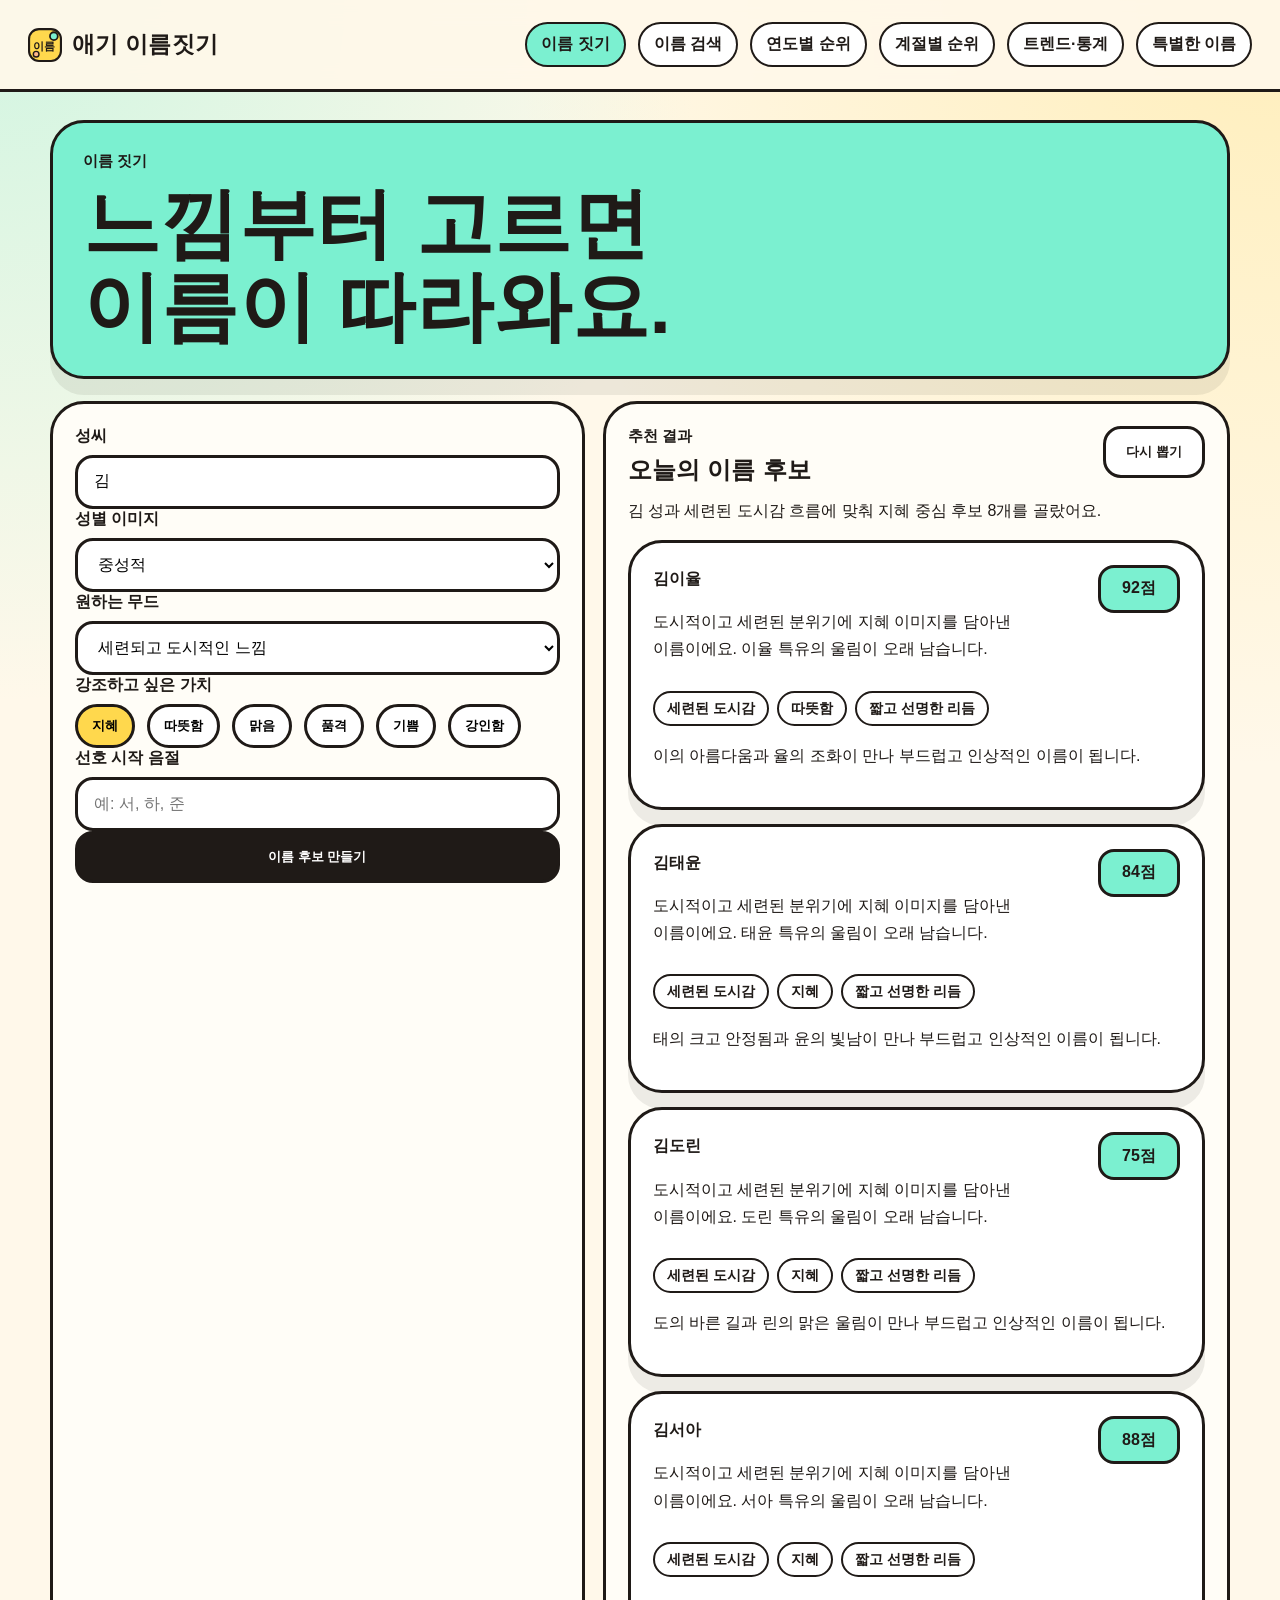
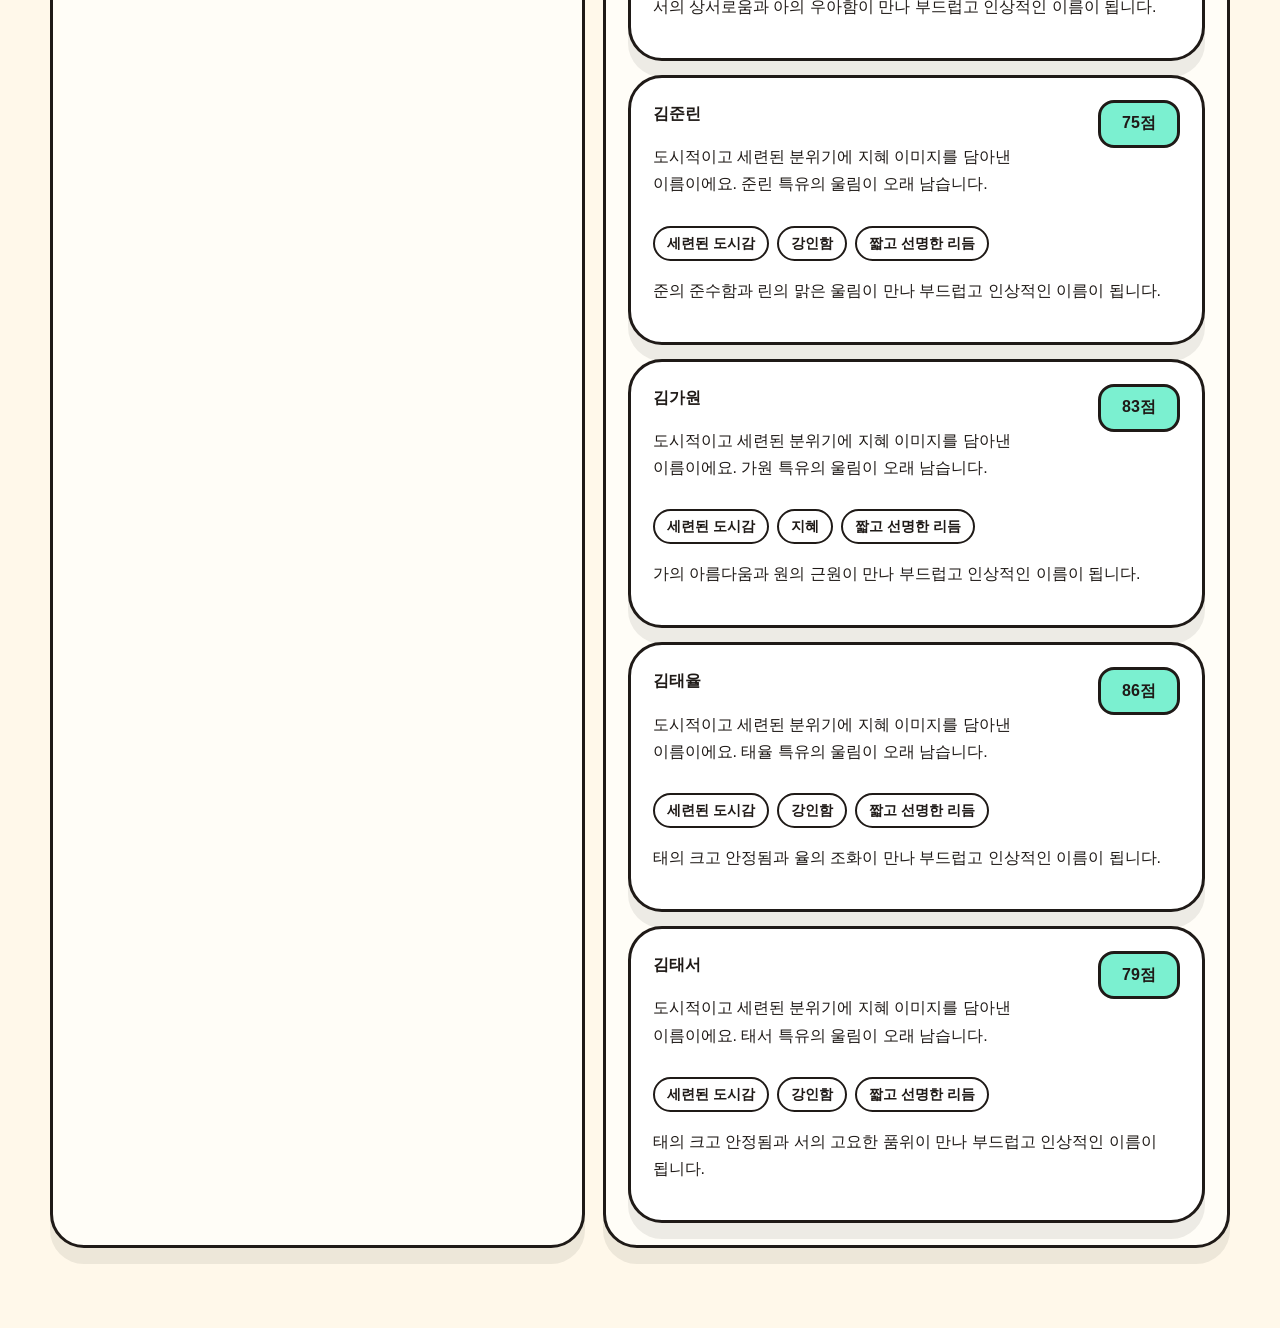
==== generator.html @ d15a4895 "애기 이름짓기 - 서비스 론칭 - 서비스명 NAMU CLUB -> 애기 이름짓기 전면 변경 - 로고(logo.svg) 제작 및 파비콘 적용 - UX/UI 버그 수정: stats 카" ====
<!DOCTYPE html>
<html lang="ko">
<head>
  <meta charset="UTF-8" />
  <meta name="viewport" content="width=device-width, initial-scale=1.0" />
  <title>이름 짓기 | 애기 이름짓기</title>
  <link rel="icon" href="./logo.svg" type="image/svg+xml" />
  <link rel="stylesheet" href="./styles.css" />
</head>
<body data-page="generator">
  <header class="site-header">
    <a class="brand" href="./index.html"><img src="./logo.svg" width="34" height="34" alt="">애기 이름짓기</a>
    <nav class="site-nav">
      <a class="is-active" href="./generator.html">이름 짓기</a>
      <a href="./search.html">이름 검색</a>
      <a href="./ranking.html">연도별 순위</a>
      <a href="./seasonal.html">계절별 순위</a>
      <a href="./insights.html">트렌드·통계</a>
      <a href="./special.html">특별한 이름</a>
    </nav>
  </header>
  <main class="page">
    <section class="page-hero mint">
      <p>이름 짓기</p>
      <h1>느낌부터 고르면<br />이름이 따라와요.</h1>
    </section>
    <section class="two-column">
      <form class="panel" id="name-form">
        <label><span>성씨</span><input type="text" id="surname" maxlength="2" value="김" /></label>
        <label>
          <span>성별 이미지</span>
          <select id="gender">
            <option value="neutral">중성적</option>
            <option value="girl">여아 느낌</option>
            <option value="boy">남아 느낌</option>
          </select>
        </label>
        <label>
          <span>원하는 무드</span>
          <select id="style">
            <option value="modern">세련되고 도시적인 느낌</option>
            <option value="soft">부드럽고 맑은 느낌</option>
            <option value="classic">단정하고 클래식한 느낌</option>
            <option value="smart">지적이고 또렷한 느낌</option>
          </select>
        </label>
        <label>
          <span>강조하고 싶은 가치</span>
          <div class="chip-group" id="traits">
            <button type="button" class="chip is-active" data-trait="wisdom">지혜</button>
            <button type="button" class="chip" data-trait="warmth">따뜻함</button>
            <button type="button" class="chip" data-trait="clarity">맑음</button>
            <button type="button" class="chip" data-trait="grace">품격</button>
            <button type="button" class="chip" data-trait="joy">기쁨</button>
            <button type="button" class="chip" data-trait="strength">강인함</button>
          </div>
        </label>
        <label><span>선호 시작 음절</span><input type="text" id="preferred-syllable" maxlength="1" placeholder="예: 서, 하, 준" /></label>
        <button class="button button-dark button-wide" type="submit">이름 후보 만들기</button>
      </form>
      <section class="panel">
        <div class="panel-head">
          <div>
            <p class="section-mini">추천 결과</p>
            <h2>오늘의 이름 후보</h2>
          </div>
          <button class="button button-light" id="shuffle-button" type="button">다시 뽑기</button>
        </div>
        <div class="panel-note" id="result-summary">성씨와 분위기를 입력하면 어울리는 이름을 추천해드려요.</div>
        <div class="card-list" id="name-list"></div>
      </section>
    </section>
  </main>
  <script src="./app.js"></script>
</body>
</html>
---- styles.css ----
:root {
  --bg: #fff8ea;
  --ink: #1f1a17;
  --mint: #7bf0d0;
  --yellow: #ffd84d;
  --sky: #97dcff;
  --peach: #ffb88c;
  --lime: #b7f16f;
  --lavender: #d8c0ff;
  --pink: #ff8db8;
  --line: rgba(31, 26, 23, 0.15);
  --panel: #fffdf7;
  --shadow: 0 16px 0 rgba(31, 26, 23, 0.08);
}

* { box-sizing: border-box; }
html { scroll-behavior: smooth; }

body,
input,
select,
button,
a,
p,
h1,
h2,
h3,
h4,
strong,
span {
  word-break: keep-all;
  overflow-wrap: anywhere;
}

body {
  margin: 0;
  color: var(--ink);
  background:
    radial-gradient(circle at top left, rgba(123, 240, 208, 0.35), transparent 22%),
    radial-gradient(circle at top right, rgba(255, 216, 77, 0.3), transparent 24%),
    var(--bg);
  font-family: "Malgun Gothic", "Apple SD Gothic Neo", "Noto Sans KR", "Segoe UI", sans-serif;
}

.site-header {
  display: flex;
  justify-content: space-between;
  align-items: center;
  gap: 20px;
  padding: 22px 28px;
  position: sticky;
  top: 0;
  background: rgba(255, 248, 234, 0.92);
  backdrop-filter: blur(12px);
  border-bottom: 3px solid var(--ink);
  z-index: 20;
}

.brand,
.site-nav a,
.menu-card,
.button { text-decoration: none; color: inherit; }

.brand {
  flex-shrink: 0;
  display: flex;
  align-items: center;
  gap: 10px;
  font-family: "Malgun Gothic", "Apple SD Gothic Neo", "Noto Sans KR", sans-serif;
  font-weight: 900;
  font-size: 1.45rem;
  letter-spacing: 0.01em;
  white-space: nowrap;
}

.brand img {
  flex-shrink: 0;
  display: block;
}

.site-nav {
  display: flex;
  flex-wrap: wrap;
  gap: 10px;
  min-width: 0;
}

.site-nav a {
  padding: 10px 14px;
  border: 2px solid var(--ink);
  border-radius: 999px;
  background: #fff;
  font-weight: 800;
  max-width: 100%;
  transition: background 0.12s ease;
}

.site-nav a:hover {
  background: #d4faf0;
}

.site-nav a.is-active {
  background: var(--mint);
}

.page {
  width: min(1180px, calc(100% - 28px));
  margin: 0 auto;
  padding: 28px 0 80px;
}

.hero,
.page-hero,
.panel,
.menu-card,
.floating-card,
.result-box,
.card-item,
.stats-grid article {
  border: 3px solid var(--ink);
  border-radius: 34px;
  box-shadow: var(--shadow);
}

.hero {
  display: grid;
  grid-template-columns: 1.1fr 0.9fr;
  gap: 24px;
  padding: 34px;
  background: #fff;
}

.hero > *,
.two-column > *,
.menu-grid > *,
.special-grid > *,
.stats-grid > *,
.panel-head > * {
  min-width: 0;
}

.hero-home {
  min-height: 520px;
  align-items: center;
}

.hero-kicker,
.page-hero p,
.section-mini {
  margin: 0 0 10px;
  font-weight: 900;
  font-size: 0.95rem;
}

.hero h1,
.page-hero h1,
.menu-card h2,
.panel h2,
.special-grid h3 {
  margin: 0;
  font-family: "Malgun Gothic", "Apple SD Gothic Neo", "Noto Sans KR", sans-serif;
  font-weight: 900;
  line-height: 1.08;
  letter-spacing: 0.01em;
}

.hero h1,
.page-hero h1 {
  font-size: clamp(2.6rem, 6vw, 5.4rem);
}

.hero-text,
.panel-note,
.menu-card p,
.card-item p,
.result-box p {
  line-height: 1.7;
  font-size: 1rem;
}

.hero-actions,
.button-row,
.chip-group,
.site-nav,
.stats-grid {
  display: flex;
  flex-wrap: wrap;
  gap: 12px;
}

.button {
  display: inline-flex;
  align-items: center;
  justify-content: center;
  min-height: 52px;
  padding: 0 20px;
  border-radius: 18px;
  border: 3px solid var(--ink);
  font-weight: 900;
  cursor: pointer;
  background: #fff;
  transition: transform 0.12s ease, opacity 0.12s ease;
}

.button:hover {
  transform: translateY(-2px);
  opacity: 0.9;
}

.button:active {
  transform: translateY(0);
}

.button-dark { background: var(--ink); color: #fff; }
.button-light { background: #fff; }
.button-wide { width: 100%; }

.hero-badge-stack {
  display: grid;
  gap: 14px;
}

.floating-card,
.menu-card,
.panel,
.result-box,
.card-item {
  background: var(--panel);
  padding: 22px;
}

.floating-card strong {
  display: block;
  font-family: "Malgun Gothic", "Apple SD Gothic Neo", "Noto Sans KR", sans-serif;
  font-weight: 900;
  font-size: 2.2rem;
}

.mint { background: var(--mint); }
.yellow { background: var(--yellow); }
.sky { background: var(--sky); }
.peach { background: var(--peach); }
.lime { background: var(--lime); }
.lavender { background: var(--lavender); }
.pink { background: var(--pink); }

.menu-grid,
.special-grid {
  display: grid;
  grid-template-columns: repeat(3, minmax(0, 1fr));
  gap: 18px;
  margin-top: 28px;
}

.menu-card {
  transition: transform 0.14s ease, box-shadow 0.14s ease;
}

.menu-card:hover {
  transform: translateY(-5px);
  box-shadow: 0 22px 0 rgba(31, 26, 23, 0.11);
}

.menu-card span {
  display: inline-block;
  margin-bottom: 10px;
  font-weight: 900;
}

.special-grid h3 {
  font-size: 1.7rem;
  margin: 8px 0 4px;
}

.menu-card h2,
.panel h2,
.special-grid h3,
.page-hero h1,
.hero h1,
.name-title {
  overflow-wrap: anywhere;
}

.page-hero {
  padding: 28px 30px;
  margin-bottom: 22px;
}

.two-column {
  display: grid;
  grid-template-columns: 0.92fr 1.08fr;
  gap: 18px;
  margin-top: 18px;
}

.panel-head {
  display: flex;
  justify-content: space-between;
  gap: 14px;
  align-items: start;
  margin-bottom: 14px;
}

.controls-panel {
  display: flex;
  gap: 16px;
  margin-bottom: 18px;
}

label {
  display: block;
  width: 100%;
}

label span {
  display: block;
  margin-bottom: 8px;
  font-weight: 900;
}

input,
select {
  width: 100%;
  min-height: 54px;
  padding: 0 16px;
  border: 3px solid var(--ink);
  border-radius: 18px;
  background: #fff;
  font: inherit;
}

.chip {
  padding: 10px 14px;
  border-radius: 999px;
  border: 3px solid var(--ink);
  background: #fff;
  font-weight: 900;
  cursor: pointer;
  transition: background 0.12s ease;
}

.chip:hover {
  background: #fff5cc;
}

.chip.is-active { background: var(--yellow); }

.card-list {
  display: grid;
  gap: 14px;
  margin-top: 16px;
}

.card-list.compact .card-item,
.card-list.compact .rank-card {
  padding: 18px;
}

.card-item,
.rank-card {
  background: #fff;
}

.name-head,
.rank-head {
  display: flex;
  justify-content: space-between;
  gap: 12px;
  align-items: flex-start;
}

.name-title {
  margin: 0;
  font-family: "Malgun Gothic", "Apple SD Gothic Neo", "Noto Sans KR", sans-serif;
  font-weight: 900;
  font-size: 2rem;
}

.score {
  display: inline-flex;
  align-items: center;
  justify-content: center;
  min-width: 82px;
  min-height: 48px;
  border-radius: 16px;
  border: 3px solid var(--ink);
  background: var(--mint);
  font-weight: 900;
  flex-shrink: 0;
}

.meta-row {
  display: flex;
  flex-wrap: wrap;
  gap: 8px;
  margin: 12px 0;
}

.meta {
  padding: 6px 12px;
  border: 2px solid var(--ink);
  border-radius: 999px;
  background: #fff;
  font-size: 0.9rem;
  font-weight: 700;
}

.result-box,
.chart-box {
  margin-top: 16px;
  background: #fff;
}

.result-box:empty {
  display: none;
}

.chart-box {
  min-height: 280px;
  display: flex;
  align-items: center;
  justify-content: center;
}

.chart-box svg {
  width: 100%;
  height: auto;
}

.stats-grid {
  display: grid;
  grid-template-columns: repeat(2, minmax(0, 1fr));
  gap: 14px;
}

.stats-grid article {
  background: var(--panel);
  padding: 18px 20px;
  display: flex;
  flex-direction: column;
  gap: 4px;
}

.stats-grid article span {
  font-size: 0.88rem;
  font-weight: 700;
  color: rgba(31, 26, 23, 0.65);
}

.stats-grid article strong {
  display: block;
  font-family: "Malgun Gothic", "Apple SD Gothic Neo", "Noto Sans KR", sans-serif;
  font-weight: 900;
  font-size: 2rem;
  line-height: 1.15;
}

.bar-stack {
  display: grid;
  gap: 14px;
  margin-top: 18px;
}

.board-panel {
  margin-top: 18px;
}

.board-controls {
  margin-top: 8px;
}

.mega-board-wrap {
  margin-top: 16px;
  overflow-x: auto;
  padding-bottom: 6px;
}

.mega-board {
  display: grid;
  grid-auto-flow: column;
  grid-auto-columns: minmax(220px, 220px);
  gap: 14px;
  align-items: start;
}

.year-column {
  border: 3px solid var(--ink);
  border-radius: 26px;
  background: #fff;
  overflow: hidden;
}

.year-column-head {
  padding: 16px;
  border-bottom: 3px solid var(--ink);
  background: var(--yellow);
}

.year-column-head strong {
  display: block;
  font-size: 1.2rem;
  font-weight: 900;
}

.year-column-body {
  max-height: 920px;
  overflow-y: auto;
}

.year-rank-row {
  display: grid;
  grid-template-columns: 44px 1fr auto;
  gap: 8px;
  align-items: center;
  padding: 10px 12px;
  border-bottom: 1px dashed rgba(31, 26, 23, 0.18);
  background: #fff;
}

.year-rank-row:last-child {
  border-bottom: 0;
}

.year-rank-row span,
.year-rank-row strong,
.year-rank-row em {
  min-width: 0;
}

.year-rank-row em {
  font-style: normal;
  font-size: 0.9rem;
  font-weight: 700;
  text-align: right;
}

.bar-row {
  display: grid;
  gap: 8px;
}

.bar-label {
  display: flex;
  justify-content: space-between;
  gap: 12px;
  font-weight: 900;
}

.bar-track {
  height: 20px;
  border: 3px solid var(--ink);
  border-radius: 999px;
  background: #fff;
  overflow: hidden;
}

.bar-fill {
  height: 100%;
  background: var(--mint);
}

.bar-modern { background: var(--mint); }
.bar-soft { background: var(--yellow); }
.bar-smart { background: var(--sky); }
.bar-classic { background: var(--lavender); }

@media (max-width: 980px) {
  .hero,
  .two-column,
  .menu-grid,
  .special-grid {
    grid-template-columns: 1fr;
  }

  .controls-panel {
    flex-direction: column;
  }

  .site-nav a {
    padding: 7px 9px;
    font-size: 0.88rem;
  }
}

@media (max-width: 760px) {
  .site-header {
    padding: 14px 16px;
    align-items: center;
    gap: 12px;
    flex-wrap: nowrap;
    overflow: hidden;
  }

  .page {
    width: min(100% - 16px, 1180px);
  }

  .hero,
  .page-hero,
  .panel {
    padding: 20px;
  }

  .panel-head,
  .name-head,
  .rank-head {
    flex-direction: column;
  }

  .brand {
    font-size: 1.1rem;
  }

  .site-nav {
    flex-wrap: nowrap;
    overflow-x: auto;
    scrollbar-width: none;
    -webkit-overflow-scrolling: touch;
    min-width: 0;
    padding-bottom: 2px;
  }

  .site-nav::-webkit-scrollbar {
    display: none;
  }

  .site-nav a {
    flex-shrink: 0;
    padding: 8px 11px;
    font-size: 0.88rem;
  }
}
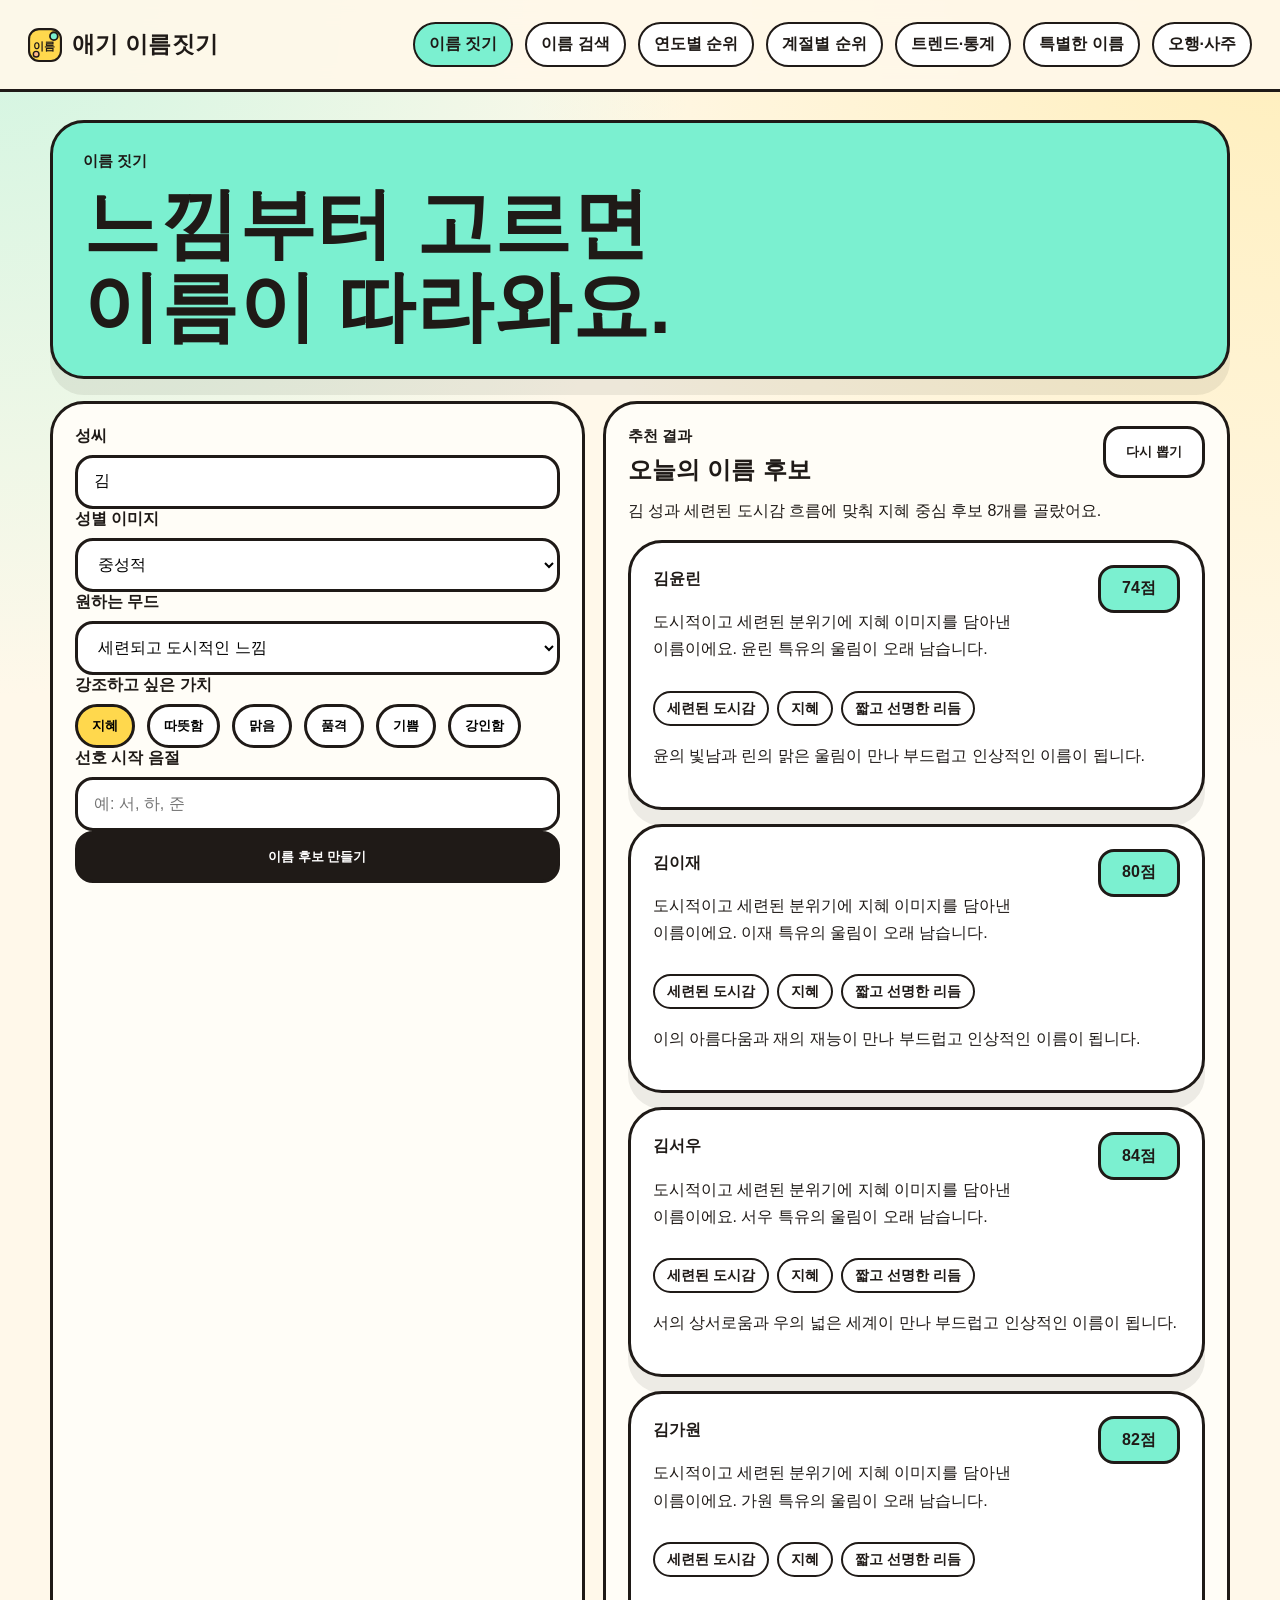
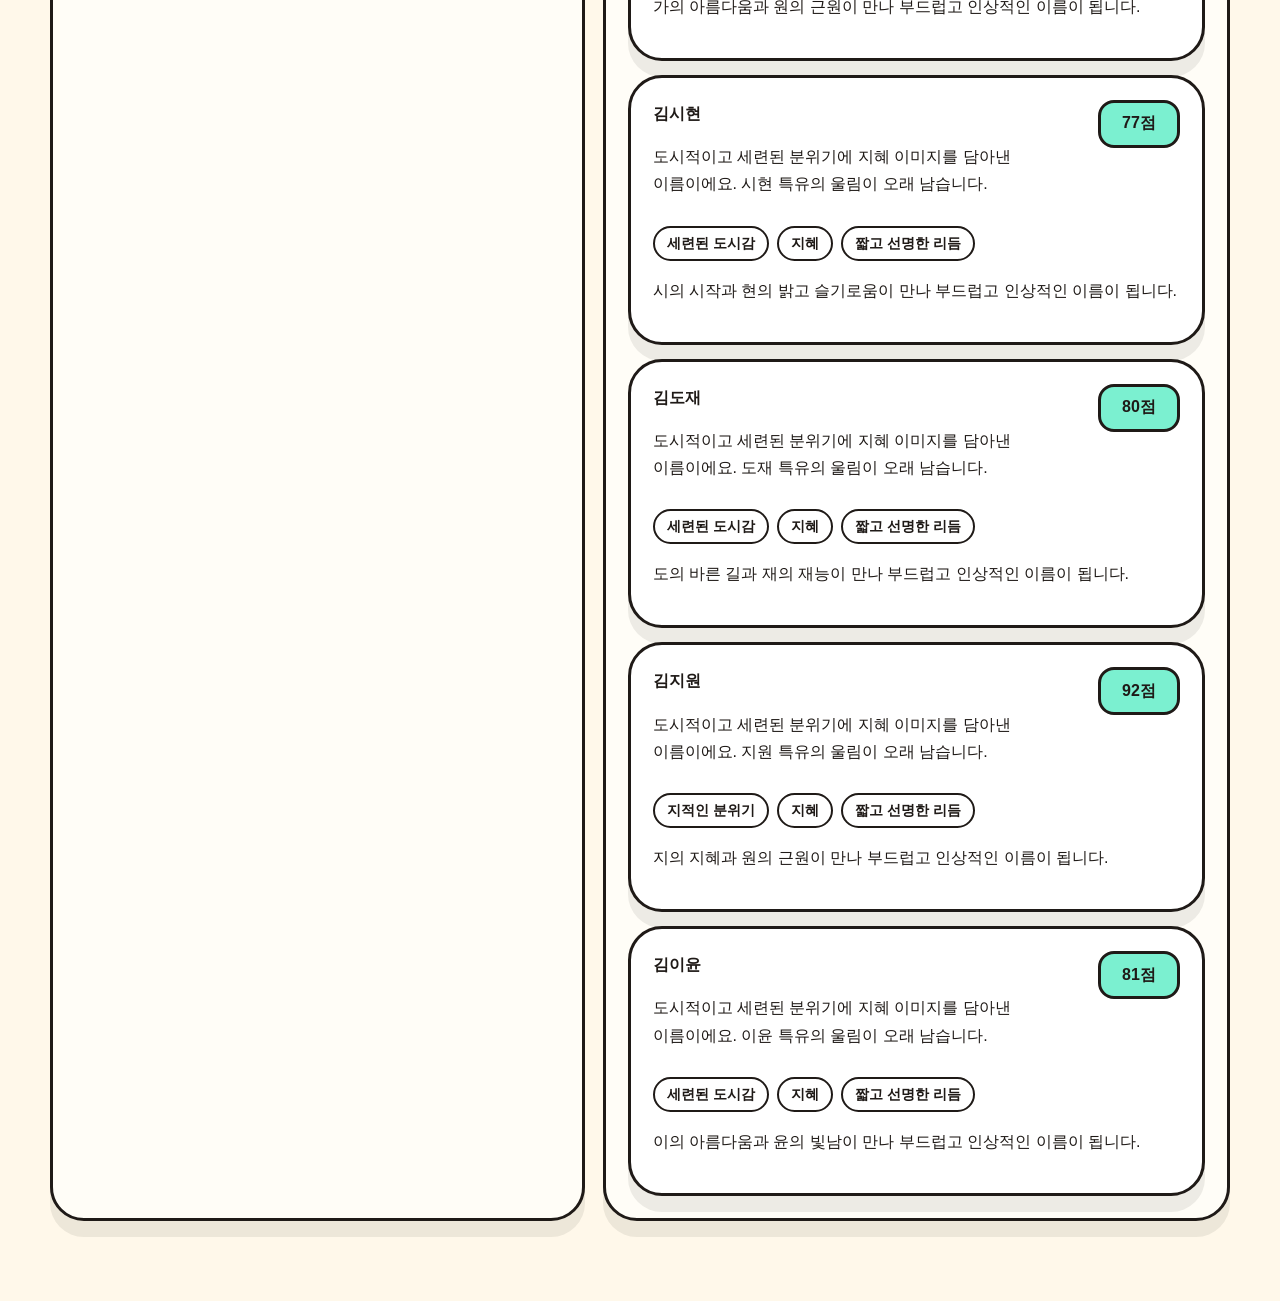
==== commit 3124e8d8: "feat: 오행·사주 이름 추천 기능 추가 - saju.html 신규 페이지: 부모 이름 입력 → 소리오행 분석 → 추천 이름 - 소리오행 엔진: 초성(ㄱ/ㅋ=木, ㄴ/ㄷ/ㄹ/ㅌ=" ====
--- a/generator.html
+++ b/generator.html
@@ -17,6 +17,7 @@
       <a href="./seasonal.html">계절별 순위</a>
       <a href="./insights.html">트렌드·통계</a>
       <a href="./special.html">특별한 이름</a>
+      <a href="./saju.html">오행·사주</a>
     </nav>
   </header>
   <main class="page">
--- a/styles.css
+++ b/styles.css
@@ -564,6 +564,199 @@
 .bar-smart { background: var(--sky); }
 .bar-classic { background: var(--lavender); }
 
+/* ── 오행·사주 ── */
+.ohaeng-mok  { background: var(--lime); }
+.ohaeng-hwa  { background: var(--peach); }
+.ohaeng-to   { background: var(--yellow); }
+.ohaeng-geum { background: var(--sky); }
+.ohaeng-su   { background: var(--lavender); }
+
+.ohaeng-mok-light  { background: rgba(183, 241, 111, 0.28); }
+.ohaeng-hwa-light  { background: rgba(255, 184, 140, 0.28); }
+.ohaeng-to-light   { background: rgba(255, 216, 77, 0.28); }
+.ohaeng-geum-light { background: rgba(151, 220, 255, 0.28); }
+.ohaeng-su-light   { background: rgba(216, 192, 255, 0.28); }
+.ohaeng-empty      { background: rgba(31, 26, 23, 0.07); }
+
+.ohaeng-tag,
+.ohaeng-badge {
+  display: inline-flex;
+  align-items: center;
+  justify-content: center;
+  padding: 5px 14px;
+  border: 2px solid var(--ink);
+  border-radius: 999px;
+  font-weight: 900;
+  font-size: 0.9rem;
+  flex-shrink: 0;
+}
+
+.saju-result-wrap { display: grid; gap: 18px; margin-top: 18px; }
+
+.saju-parent-row {
+  display: grid;
+  grid-template-columns: 1fr 1fr;
+  gap: 14px;
+  margin-top: 14px;
+}
+
+.ohaeng-parent-card {
+  border: 3px solid var(--ink);
+  border-radius: 24px;
+  padding: 18px;
+}
+
+.ohaeng-parent-card h3 {
+  margin: 4px 0 12px;
+  font-family: "Malgun Gothic", "Apple SD Gothic Neo", "Noto Sans KR", sans-serif;
+  font-size: 1.6rem;
+  font-weight: 900;
+}
+
+.ohaeng-mini-row {
+  display: flex;
+  gap: 6px;
+  margin-bottom: 12px;
+}
+
+.ohaeng-mini {
+  flex: 1 1 0;
+  min-width: 0;
+  display: flex;
+  flex-direction: column;
+  align-items: center;
+  gap: 2px;
+  padding: 8px 4px;
+  border: 2px solid var(--ink);
+  border-radius: 14px;
+  font-size: 0.78rem;
+  font-weight: 700;
+}
+
+.ohaeng-mini strong {
+  font-size: 1.05rem;
+  font-weight: 900;
+}
+
+.ohaeng-balance-grid {
+  display: grid;
+  grid-template-columns: repeat(5, 1fr);
+  gap: 10px;
+  margin-top: 14px;
+}
+
+.ohaeng-balance-item {
+  display: flex;
+  flex-direction: column;
+  align-items: center;
+  gap: 6px;
+  padding: 14px 8px;
+  border: 3px solid var(--ink);
+  border-radius: 20px;
+  text-align: center;
+}
+
+.ohaeng-balance-item.ohaeng-missing {
+  border-style: dashed;
+  opacity: 0.7;
+}
+
+.ohaeng-icon { font-size: 1.5rem; font-weight: 900; }
+.ohaeng-el-name { font-size: 0.82rem; font-weight: 900; }
+.ohaeng-pct { font-size: 0.8rem; font-weight: 900; }
+
+.ohaeng-bar-wrap {
+  width: 100%;
+  height: 8px;
+  background: rgba(31, 26, 23, 0.12);
+  border-radius: 999px;
+  overflow: hidden;
+}
+
+.ohaeng-bar-fill {
+  height: 100%;
+  background: var(--ink);
+  border-radius: 999px;
+  min-width: 2px;
+}
+
+.saju-element-tags {
+  display: flex;
+  align-items: center;
+  gap: 8px;
+  flex-wrap: wrap;
+  margin-top: 14px;
+}
+
+.saju-element-tags p {
+  margin: 0;
+  font-weight: 700;
+  display: flex;
+  align-items: center;
+  gap: 8px;
+  flex-wrap: wrap;
+}
+
+.saju-mood-grid {
+  display: grid;
+  grid-template-columns: repeat(3, 1fr);
+  gap: 14px;
+  margin-top: 14px;
+}
+
+.saju-mood-card {
+  border: 3px solid var(--ink);
+  border-radius: 24px;
+  padding: 20px;
+  background: #fff;
+}
+
+.saju-mood-card .section-mini { margin-bottom: 6px; }
+
+.saju-mood-card h3 {
+  margin: 6px 0 8px;
+  font-family: "Malgun Gothic", "Apple SD Gothic Neo", "Noto Sans KR", sans-serif;
+  font-size: 1.35rem;
+  font-weight: 900;
+  line-height: 1.2;
+}
+
+.saju-mood-icon { font-size: 2rem; margin: 6px 0; }
+
+.ohaeng-intro-grid {
+  display: grid;
+  grid-template-columns: 1fr 1fr;
+  gap: 10px;
+  margin-top: 14px;
+}
+
+.ohaeng-intro-item {
+  border: 3px solid var(--ink);
+  border-radius: 18px;
+  padding: 14px;
+}
+
+.ohaeng-intro-item strong {
+  display: block;
+  font-size: 1rem;
+  font-weight: 900;
+  margin-bottom: 4px;
+}
+
+.ohaeng-intro-item span {
+  font-size: 0.82rem;
+  font-weight: 700;
+  display: block;
+  margin-bottom: 4px;
+  opacity: 0.7;
+}
+
+.ohaeng-intro-item p {
+  margin: 0;
+  font-size: 0.85rem;
+  line-height: 1.5;
+}
+
 @media (max-width: 980px) {
   .hero,
   .two-column,
@@ -583,6 +776,13 @@
 }
 
 @media (max-width: 760px) {
+  .saju-parent-row { grid-template-columns: 1fr; }
+  .saju-mood-grid  { grid-template-columns: 1fr; }
+  .ohaeng-intro-grid { grid-template-columns: 1fr; }
+  .ohaeng-balance-item { padding: 10px 4px; }
+  .ohaeng-icon { font-size: 1.1rem; }
+  .ohaeng-el-name { font-size: 0.72rem; }
+
   .site-header {
     padding: 14px 16px;
     align-items: center;
